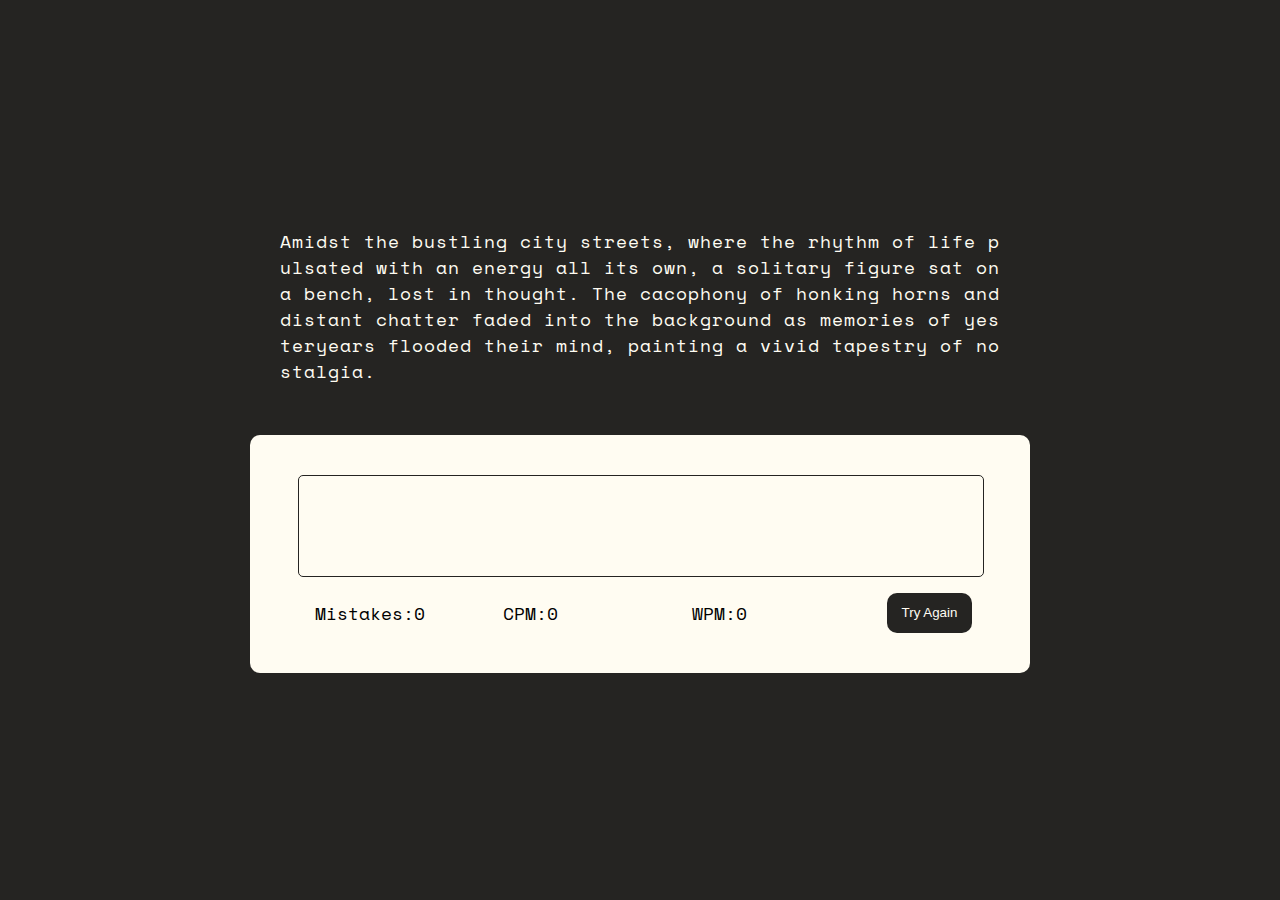
==== typing-test.html @ a43691bc "Feat: Changed the names of the html files." ====
<!DOCTYPE html>
<html lang="en">
  <head>
    <meta charset="UTF-8" />
    <meta name="viewport" content="width=device-width, initial-scale=1.0" />
    <!-- CSS Link  -->
    <link rel="stylesheet" href="assets/css/style.css" />
    <!-- JavaScript Link -->
    <script src="assets/js/script.js" defer></script>
    <!-- Title -->
    <title>Fast Fingers</title>
    <!-- Favicon -->
    <link
      rel="apple-touch-icon"
      sizes="180x180"
      href="assets/favicon/apple-touch-icon.png"
    />
    <link
      rel="icon"
      type="image/png"
      sizes="32x32"
      href="assets/favicon/favicon-32x32.png"
    />
    <link
      rel="icon"
      type="image/png"
      sizes="16x16"
      href="assets/favicon/favicon-16x16.png"
    />
  </head>
  <body>
    <!-- Count down / Timer -->
    <div class="count-down" id="countDown"></div>
    <div id="display-flex">
      <!-- Display text / quotes -->
      <div class="display-text">
        <p></p>
      </div>
      <div class="container">
        <div class="info-box">
          <!-- Text area / Input Field -->
          <div class="text-area">
            <textarea id="quoteInput"></textarea>
          </div>
          <div class="score">
            <ul class="results">
              <!-- Mistake Counter -->
              <li class="mistakes">
                <p>Mistakes:</p>
                <span>0</span>
              </li>
              <!-- CPM Counter -->
              <li class="cpm">
                <p>CPM:</p>
                <span>0</span>
              </li>
              <!-- WPM Counter -->
              <li class="wpm">
                <p>WPM:</p>
                <span>0</span>
              </li>
            </ul>
            <!-- Try Again Button -->
            <button>Try Again</button>
          </div>
        </div>
      </div>
    </div>
  </body>
</html>
---- assets/css/style.css ----
/* Google Fonts Import */
@import url("https://fonts.googleapis.com/css2?family=Nunito:ital,wght@0,200..1000;1,200..1000&family=Roboto+Slab:wght@100..900&family=Space+Mono:ital,wght@0,400;0,700;1,400;1,700&display=swap");

/* asterisk styling */
* {
  margin: 0;
  padding: 0;
  box-sizing: boorder-box;
}

/* general styling */
body {
  font-family: "Space Mono", monospace;
  display: flex;
  align-items: center;
  justify-content: center;
  min-height: 100vh;
  background: #252422;
  color: black;
}
#display-flex {
  display: flex;
  flex-direction: column;
  width: 75%;
  align-items: center;
  justify-content: center;
}

.container {
  background: #fffcf2;
  padding: 30px;
  width: 75%;
  max-width: 90%;
  border-radius: 10px;
}
.container .info-box {
  padding: 10px 18px 0;
  border-radius: 10px;
}
/* Count-down timer */
.count-down {
  position: absolute;
  top: 4rem;
  font-size: 4rem;
  color: #fffcf2;
}
/* Display Text */
.display-text {
  font-size: 17.5px;
  letter-spacing: 1px;
  text-align: justify;
  word-break: break-all;
  border-bottom: 1px solid #252422;
  padding-bottom: 5px;
  color: #fffcf2;
  padding-bottom: 50px;
  width: 75%;
}
.info-box .score {
  padding: 10px 10px;
}
/* Text Area */
.text-area textarea {
  width: 100%;
  height: 100px;
  border-color: #252422;
  border-radius: 5px;
  outline: none;
  resize: none;
  background-color: #fffcf2;
}
.text-area textarea::-webkit-scrollbar {
  width: 0;
}

/* Results */
.score .results {
  width: 100%;
  display: flex;
  padding: 7px;
  font-size: 17.5px;
}
.container .score {
  display: flex;
}
.results li {
  display: flex;
  list-style: none;
  width: 100%;
}
/* Button */
.score button {
  border: none;
  border-radius: 10px;
  width: 100px;
  color: #fffcf2;
  background-color: #252422;
  transition: transform 0.2s ease;
}
.score button:active {
  transform: scale(0.95);
}
/* Correct / Incorrect quote colors */
.correct {
  color: #3f8f29;
}
.incorrect {
  color: #de1a24;
}
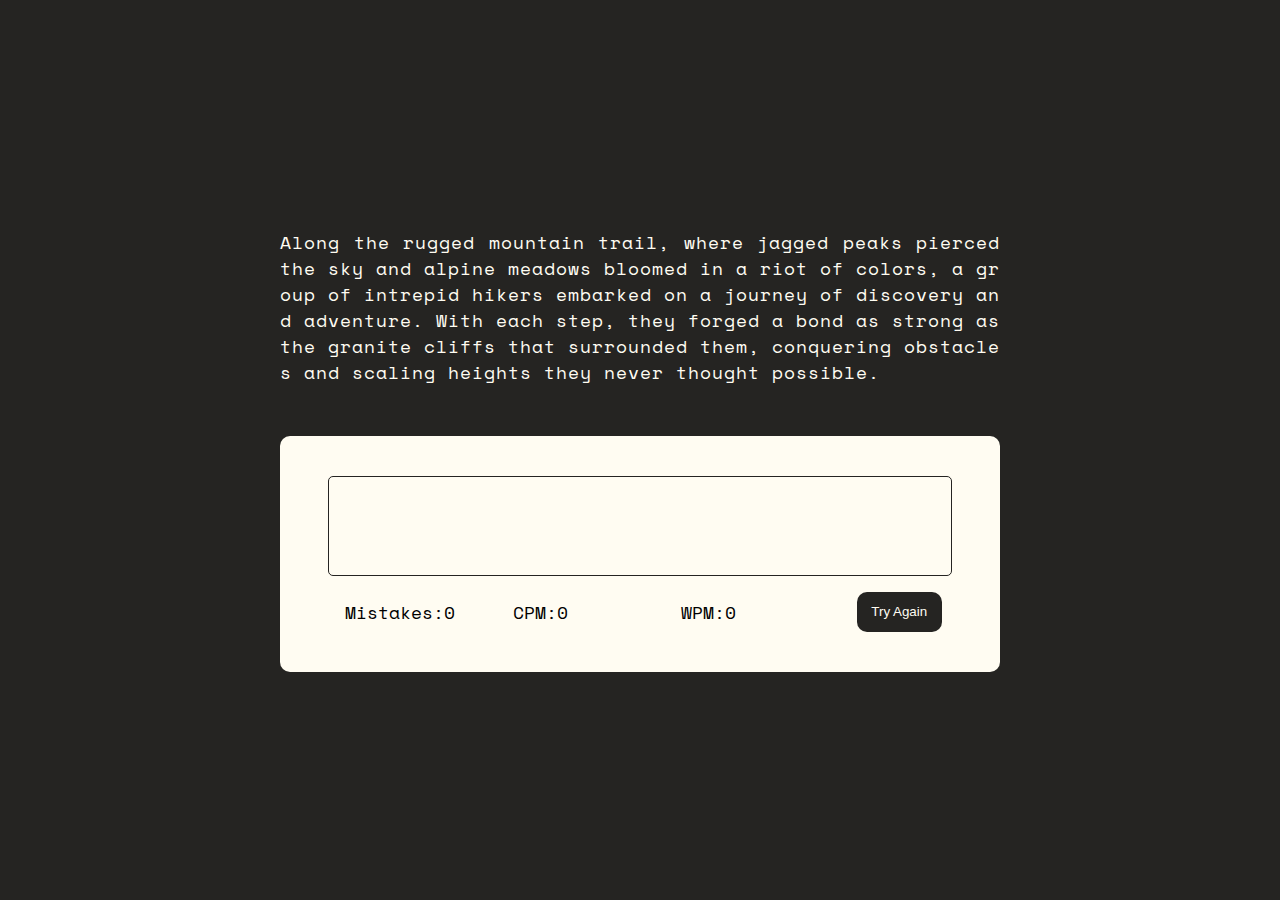
==== commit 4ed51c41: "Feat: Added meta tags for description and keyword." ====
--- a/typing-test.html
+++ b/typing-test.html
@@ -1,8 +1,17 @@
 <!DOCTYPE html>
 <html lang="en">
   <head>
+    <!-- Meta Tags  -->
     <meta charset="UTF-8" />
     <meta name="viewport" content="width=device-width, initial-scale=1.0" />
+    <meta
+      name="description"
+      content="Type speed game, to test how fast you can type in a fun way!"
+    />
+    <meta
+      name="keywords"
+      content="type speed test, typing, speed, fun game, game"
+    />
     <!-- CSS Link  -->
     <link rel="stylesheet" href="assets/css/style.css" />
     <!-- JavaScript Link -->
--- a/assets/css/style.css
+++ b/assets/css/style.css
@@ -5,9 +5,36 @@
 * {
   margin: 0;
   padding: 0;
-  box-sizing: boorder-box;
+  box-sizing: border-box;
 }
 
+/* Styling for index file */
+.landing-page {
+  display: flex;
+  flex-direction: column;
+  align-items: center;
+  justify-content: center;
+  color: #fffcf2;
+  font-size: 40px;
+  padding: 20px;
+  border-top: 100px;
+}
+
+.landing-page h1,
+.landing-page h4,
+.landing-page button {
+  margin: 20px 0;
+}
+/* Play Button Styling */
+#playButton {
+  border-radius: 10px;
+  width: 100px;
+  font-size: 25px;
+  color: #252422;
+  background-color: #fffcf2;
+  transition: transform 0.2s ease;
+}
+/* Styling for typing-test file */
 /* general styling */
 body {
   font-family: "Space Mono", monospace;
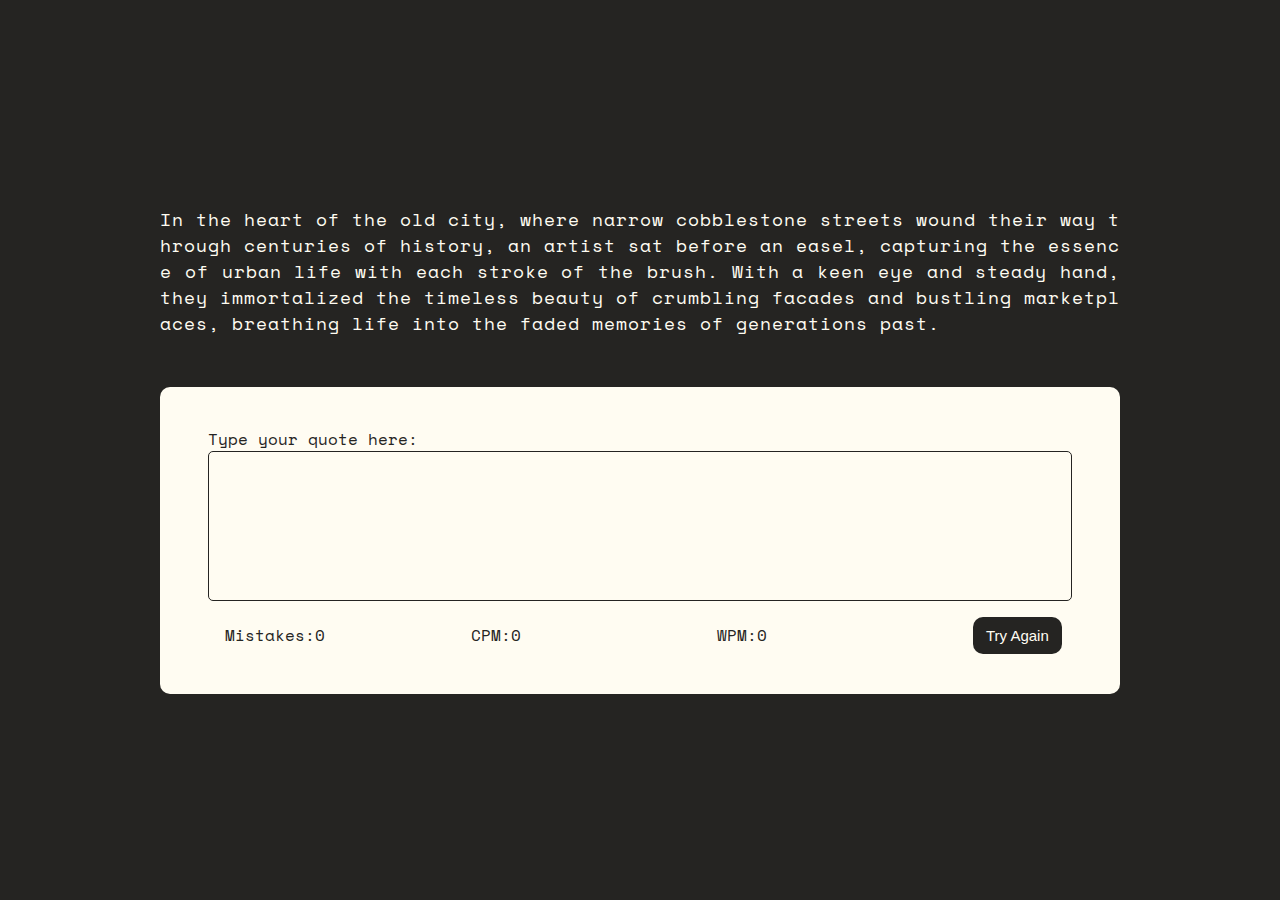
==== commit b9cddcd9: "Feat: Added a for label for text-area." ====
--- a/typing-test.html
+++ b/typing-test.html
@@ -49,6 +49,9 @@
         <div class="info-box">
           <!-- Text area / Input Field -->
           <div class="text-area">
+            <label for="quoteInput" class="visually-hidden"
+              >Type your quote here:</label
+            >
             <textarea id="quoteInput"></textarea>
           </div>
           <div class="score">
--- a/assets/css/style.css
+++ b/assets/css/style.css
@@ -19,9 +19,11 @@
   padding: 20px;
   border-top: 100px;
 }
-
+.landing-page h2 {
+  font-size: 40px;
+}
 .landing-page h1,
-.landing-page h4,
+.landing-page h2,
 .landing-page button {
   margin: 20px 0;
 }
@@ -43,7 +45,7 @@
   justify-content: center;
   min-height: 100vh;
   background: #252422;
-  color: black;
+  color: #252422;
 }
 #display-flex {
   display: flex;
@@ -56,8 +58,8 @@
 .container {
   background: #fffcf2;
   padding: 30px;
-  width: 75%;
-  max-width: 90%;
+  width: 80%;
+  /* max-width: 90%; */
   border-radius: 10px;
 }
 .container .info-box {
@@ -73,7 +75,7 @@
 }
 /* Display Text */
 .display-text {
-  font-size: 17.5px;
+  font-size: 22.5px;
   letter-spacing: 1px;
   text-align: justify;
   word-break: break-all;
@@ -81,7 +83,8 @@
   padding-bottom: 5px;
   color: #fffcf2;
   padding-bottom: 50px;
-  width: 75%;
+  width: 80%;
+  /* user-select: none; */
 }
 .info-box .score {
   padding: 10px 10px;
@@ -89,12 +92,13 @@
 /* Text Area */
 .text-area textarea {
   width: 100%;
-  height: 100px;
+  height: 150px;
   border-color: #252422;
   border-radius: 5px;
   outline: none;
   resize: none;
   background-color: #fffcf2;
+  font-size: 17.5px;
 }
 .text-area textarea::-webkit-scrollbar {
   width: 0;
@@ -105,7 +109,7 @@
   width: 100%;
   display: flex;
   padding: 7px;
-  font-size: 17.5px;
+  font-size: 20px;
 }
 .container .score {
   display: flex;
@@ -123,6 +127,7 @@
   color: #fffcf2;
   background-color: #252422;
   transition: transform 0.2s ease;
+  font-size: 15px;
 }
 .score button:active {
   transform: scale(0.95);
@@ -134,3 +139,176 @@
 .incorrect {
   color: #de1a24;
 }
+/* Modal Styling */
+.modal {
+  position: fixed;
+  top: 0;
+  left: 0;
+  width: 100%;
+  height: 100%;
+  background-color: #252422;
+  display: flex;
+  align-items: center;
+  justify-content: center;
+  font-size: 25px;
+}
+
+.modal-content {
+  background-color: #fffcf2;
+  padding: 20px;
+  border-radius: 10px;
+  text-align: center;
+}
+
+.modal-content h2 {
+  margin-bottom: 10px;
+}
+
+.modal-content p {
+  margin-bottom: 5px;
+}
+
+.modal-content span {
+  font-weight: bold;
+}
+
+/* Media Queries  */
+
+/* Media Query: small phone + (280px+) */
+
+/* index.html styling */
+
+@media screen and (min-width: 280px) and (max-width: 374px) {
+  .landing-page {
+    font-size: 30px;
+  }
+  .landing-page h2 {
+    font-size: 27.5px;
+  }
+  #playButton {
+    font-size: 20px;
+  }
+  /* Typing-test.html styling */
+  .container {
+    padding: 15px;
+    width: 280px;
+  }
+  .display-text {
+    font-size: 15px;
+    width: 250px;
+    padding-bottom: 75px;
+  }
+  .score .results {
+    font-size: 15px;
+    justify-content: space-between;
+    display: block;
+    padding-left: 50px;
+  }
+  .score button {
+    font-size: 13.5px;
+    width: 100px;
+    align-self: center;
+    height: 35px;
+  }
+  .count-down {
+    font-size: 3rem;
+  }
+  .score {
+    display: flex;
+    flex-direction: column;
+    gap: 10px;
+    align-items: center;
+  }
+  .results li {
+    width: 0;
+  }
+  /* Modal Styling */
+  .modal {
+    font-size: 12.5px;
+  }
+}
+/* media query for medium size phones */
+
+/* Media Quer: Medium phones + (375px+) */
+
+/* Typing-test.html styling */
+
+@media screen and (min-width: 375px) and (max-width: 767px) {
+  .display-text {
+    font-size: 17.5px;
+  }
+  .count-down {
+    font-size: 2.5rem;
+    padding-bottom: 20px;
+  }
+  .score .results {
+    font-size: 17.5px;
+    justify-content: space-between;
+    display: block;
+    padding-left: 50px;
+  }
+  .score {
+    display: flex;
+    flex-direction: column;
+    gap: 10px;
+    align-items: center;
+  }
+  .score button {
+    font-size: 15px;
+    width: 100px;
+    align-self: center;
+    height: 35px;
+  }
+  .container {
+    padding: 15px;
+    width: 280px;
+  }
+  /* Modal Styling */
+  .modal {
+    font-size: 15px;
+  }
+}
+/* Media Query: tablets + (768+) */
+
+/* index.html styling */
+
+@media screen and (min-width: 768px) and (max-width: 1439px) {
+  .landing-page {
+    font-size: 35px;
+  }
+  .landing-page h2 {
+    font-size: 30px;
+  }
+  #playButton {
+    font-size: 25px;
+  }
+  /* Typing-test.html styling */
+  .count-down {
+    font-size: 3rem;
+    padding-top: 75px;
+  }
+  .display-text {
+    font-size: 17.5px;
+  }
+  .container {
+    width: 100%;
+  }
+  .display-text {
+    width: 100%;
+  }
+  .score .results {
+    font-size: 15.5px;
+    padding-right: 10px;
+  }
+  .score button {
+    font-size: 15px;
+  }
+  /* Modal Styling */
+  .modal {
+    font-size: 20px;
+  }
+  /* Modal Styling */
+  .modal {
+    font-size: 20px;
+  }
+}
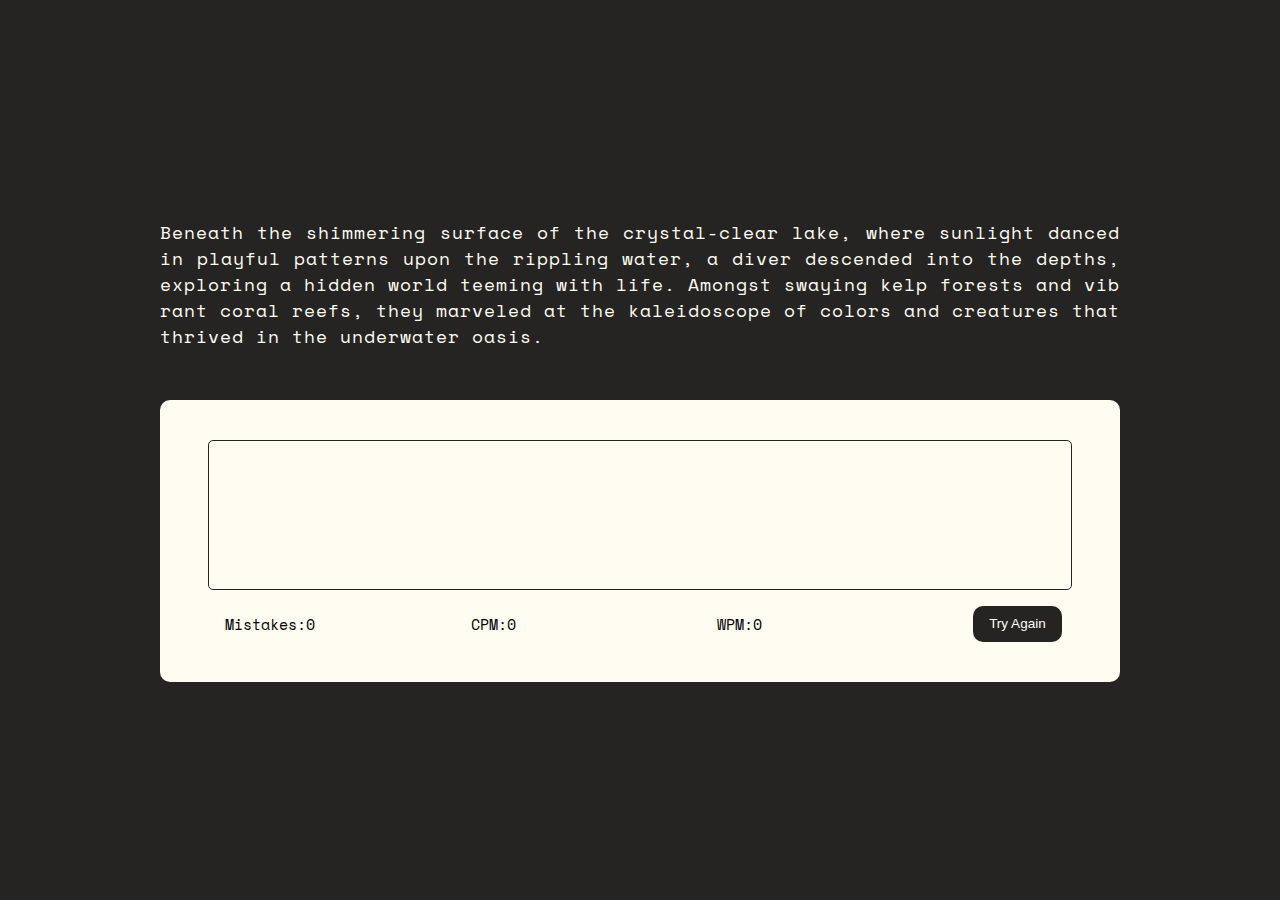
==== commit e298e2a5: "Feat: Moved JS link to bottom." ====
--- a/typing-test.html
+++ b/typing-test.html
@@ -14,8 +14,6 @@
     />
     <!-- CSS Link  -->
     <link rel="stylesheet" href="assets/css/style.css" />
-    <!-- JavaScript Link -->
-    <script src="assets/js/script.js" defer></script>
     <!-- Title -->
     <title>Fast Fingers</title>
     <!-- Favicon -->
@@ -78,5 +76,7 @@
         </div>
       </div>
     </div>
+    <!-- JavaScript Link -->
+    <script src="assets/js/script.js" defer></script>
   </body>
 </html>
--- a/assets/css/style.css
+++ b/assets/css/style.css
@@ -36,6 +36,16 @@
   background-color: #fffcf2;
   transition: transform 0.2s ease;
 }
+/* How to play button styling */
+#howToPlayButton {
+  border-radius: 10px;
+  width: 100px;
+  height: 30px;
+  font-size: 17.5px;
+  color: #252422;
+  background-color: #fffcf2;
+  transition: transform 0.2s ease;
+}
 /* Styling for typing-test file */
 /* general styling */
 body {
@@ -45,7 +55,6 @@
   justify-content: center;
   min-height: 100vh;
   background: #252422;
-  color: #252422;
 }
 #display-flex {
   display: flex;
@@ -59,7 +68,6 @@
   background: #fffcf2;
   padding: 30px;
   width: 80%;
-  /* max-width: 90%; */
   border-radius: 10px;
 }
 .container .info-box {
@@ -72,6 +80,7 @@
   top: 4rem;
   font-size: 4rem;
   color: #fffcf2;
+  padding-top: 75px;
 }
 /* Display Text */
 .display-text {
@@ -84,7 +93,7 @@
   color: #fffcf2;
   padding-bottom: 50px;
   width: 80%;
-  /* user-select: none; */
+  user-select: none;
 }
 .info-box .score {
   padding: 10px 10px;
@@ -103,7 +112,17 @@
 .text-area textarea::-webkit-scrollbar {
   width: 0;
 }
-
+/* Hidden For label styling */
+.visually-hidden {
+  position: absolute;
+  width: 1px;
+  height: 1px;
+  margin: -1px;
+  padding: 0;
+  overflow: hidden;
+  clip: rect(0, 0, 0, 0);
+  border: 0;
+}
 /* Results */
 .score .results {
   width: 100%;
@@ -194,24 +213,24 @@
     width: 280px;
   }
   .display-text {
-    font-size: 15px;
+    font-size: 12px;
     width: 250px;
-    padding-bottom: 75px;
   }
   .score .results {
-    font-size: 15px;
+    font-size: 10px;
     justify-content: space-between;
     display: block;
     padding-left: 50px;
   }
   .score button {
-    font-size: 13.5px;
+    font-size: 10px;
     width: 100px;
     align-self: center;
-    height: 35px;
+    height: 20px;
   }
   .count-down {
-    font-size: 3rem;
+    font-size: 2rem;
+    padding-top: 0;
   }
   .score {
     display: flex;
@@ -219,8 +238,8 @@
     gap: 10px;
     align-items: center;
   }
-  .results li {
-    width: 0;
+  #quoteInput {
+    font-size: 10px;
   }
   /* Modal Styling */
   .modal {
@@ -235,14 +254,14 @@
 
 @media screen and (min-width: 375px) and (max-width: 767px) {
   .display-text {
-    font-size: 17.5px;
+    font-size: 12.5px;
   }
   .count-down {
-    font-size: 2.5rem;
-    padding-bottom: 20px;
+    font-size: 2rem;
+    padding-top: 0;
   }
   .score .results {
-    font-size: 17.5px;
+    font-size: 12.5px;
     justify-content: space-between;
     display: block;
     padding-left: 50px;
@@ -254,15 +273,19 @@
     align-items: center;
   }
   .score button {
-    font-size: 15px;
+    font-size: 10px;
     width: 100px;
     align-self: center;
-    height: 35px;
+    height: 15px;
   }
   .container {
     padding: 15px;
     width: 280px;
   }
+  #quoteInput {
+    height: 75px;
+    font-size: 12.5px;
+  }
   /* Modal Styling */
   .modal {
     font-size: 15px;
@@ -270,8 +293,6 @@
 }
 /* Media Query: tablets + (768+) */
 
-/* index.html styling */
-
 @media screen and (min-width: 768px) and (max-width: 1439px) {
   .landing-page {
     font-size: 35px;
@@ -285,7 +306,7 @@
   /* Typing-test.html styling */
   .count-down {
     font-size: 3rem;
-    padding-top: 75px;
+    padding-top: 0;
   }
   .display-text {
     font-size: 17.5px;
@@ -297,10 +318,13 @@
     width: 100%;
   }
   .score .results {
-    font-size: 15.5px;
+    font-size: 15px;
     padding-right: 10px;
   }
   .score button {
+    font-size: 13.5px;
+  }
+  #quoteInput {
     font-size: 15px;
   }
   /* Modal Styling */
@@ -312,3 +336,10 @@
     font-size: 20px;
   }
 }
+
+/* Media query 1440px +  */
+@media screen and (min-width: 1440px) and (max-width: 2000px) {
+  .count-down {
+    padding-top: 0;
+  }
+}
